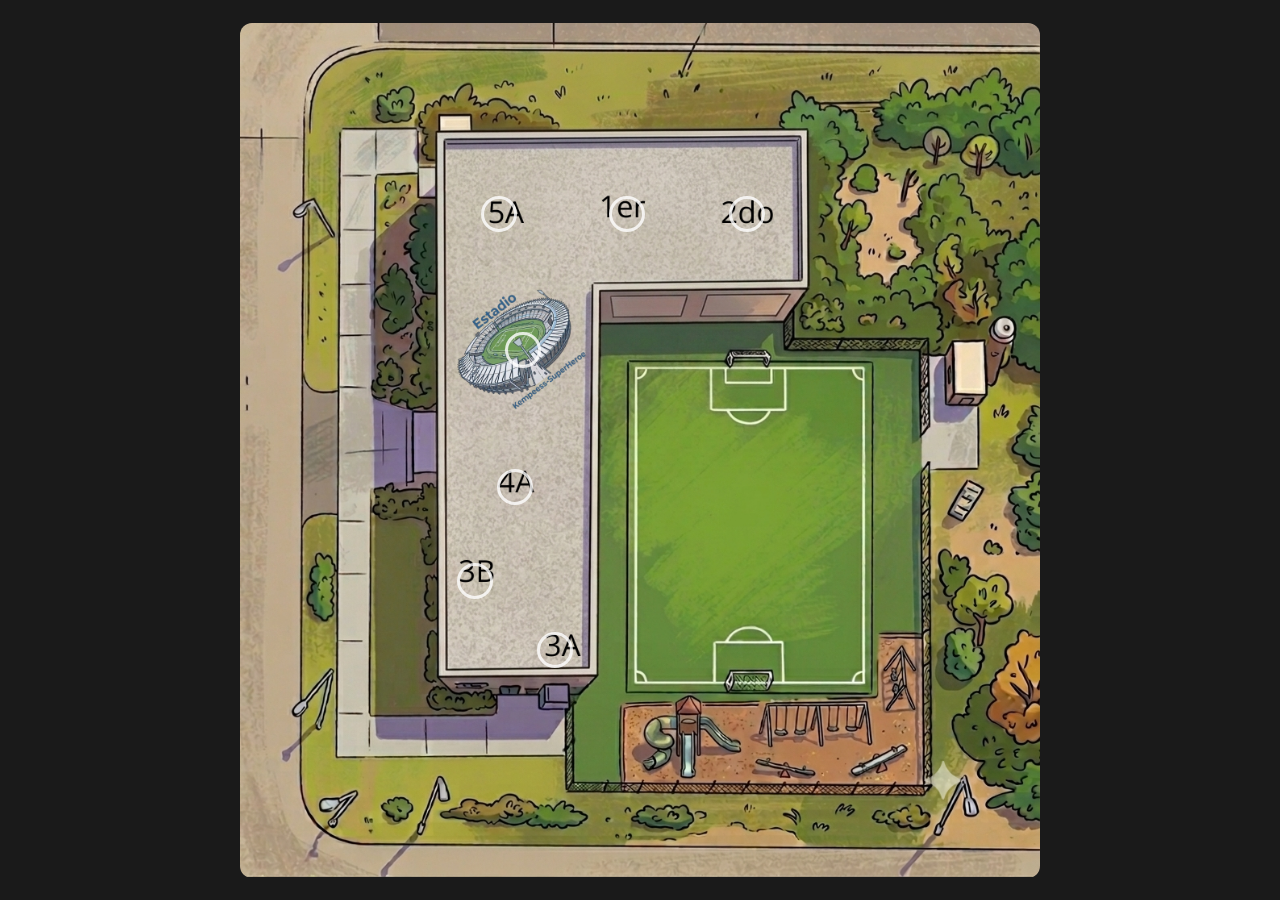
==== index.html @ 2e9b0b17 "iniciando proyecto" ====
<!DOCTYPE html>
<html lang="es">
<head>
    <meta charset="UTF-8">
    <meta name="viewport" content="width=device-width, initial-scale=1.0">
    <title>Plano Interactivo - Hotspots</title>
    <style>
        * { box-sizing: border-box; margin: 0; padding: 0; }

        body, html {
            width: 100%; height: 100%;
            overflow: hidden;
            background-color: #1a1a1a;
            display: flex;
            justify-content: center;
            align-items: center;
        }

        .map-container {
            position: relative;
            display: inline-block;
            max-width: 95vw;
            max-height: 95vh;
        }

        .map-image {
            display: block;
            max-width: 95vw;
            max-height: 95vh;
            object-fit: contain;
            border-radius: 12px;
        }

        /* ESTILO DE LAS ONDAS (Hotspot sin fondo) */
        .hotspot {
            position: absolute;
            width: 30px;
            height: 30px;
            /* Quitamos el fondo y el borde sólido */
            background-color: transparent;
            border: none;
            cursor: pointer;
            transform: translate(-50%, -50%);
            z-index: 5;
        }

        /* Efecto de onda (El círculo animado) */
        .hotspot::after {
            content: '';
            position: absolute;
            top: 0;
            left: 0;
            width: 100%;
            height: 100%;
            border: 3px solid rgba(255, 255, 255, 0.8);
            border-radius: 50%;
            animation: pulse-animation 2s infinite;
        }

        @keyframes pulse-animation {
            0% { transform: scale(0.5); opacity: 1; }
            100% { transform: scale(2); opacity: 0; }
        }

        /* Tooltip */
        .tooltip {
            position: absolute;
            background: rgba(0, 0, 0, 0.8);
            color: #fff;
            padding: 8px 12px;
            border-radius: 6px;
            font-size: 12px;
            pointer-events: none;
            opacity: 0;
            transition: opacity 0.3s ease;
            bottom: 150%;
            left: 50%;
            transform: translateX(-50%);
            white-space: nowrap;
            z-index: 10;
        }

        .hotspot:hover .tooltip { opacity: 1; }
    </style>
</head>
<body>

    <div class="map-container">
        <img src="cole2.png" alt="Plano Interactivo" class="map-image">

        <div class="hotspot" style="top: 38%; left: 35%;">
            <div class="tooltip">
                <strong>Estadio</strong><br>
                Kempeess-SuperHeroe
            </div>
        </div>

        <div class="hotspot" style="top: 22%; left: 32%;">
            <div class="tooltip">
                <strong>Zona 5A</strong><br>
                Información del sector 5A
            </div>
        </div>

        <div class="hotspot" style="top: 22%; left: 48%;">
            <div class="tooltip">
                <strong>1er Piso / Sector</strong><br>
                Detalles del primer sector
            </div>
        </div>

        <div class="hotspot" style="top: 22%; left: 63%;">
            <div class="tooltip">
                <strong>2do Piso / Sector</strong><br>
                Detalles del segundo sector
            </div>
        </div>

        <div class="hotspot" style="top: 54%; left: 34%;">
            <div class="tooltip">
                <strong>Zona 4A</strong><br>
                Información del sector 4A
            </div>
        </div>

        <div class="hotspot" style="top: 65%; left: 29%;">
            <div class="tooltip">
                <strong>Zona 3B</strong><br>
                Información del sector 3B
            </div>
        </div>

        <div class="hotspot" style="top: 73%; left: 39%;">
            <div class="tooltip">
                <strong>Zona 3A</strong><br>
                Información del sector 3A
            </div>
        </div>

    </div>

    <script>
        // CAPTURA DE CLICKS (JavaScript por si necesitas disparar eventos o modales en el futuro)
        document.querySelectorAll('.hotspot').forEach((hotspot) => {
            hotspot.addEventListener('click', (e) => {
                e.stopPropagation();
                // Extrae el texto del título dentro del tooltip para el ejemplo
                const sectorName = hotspot.querySelector('strong').innerText;
                console.log(`Se hizo click en: ${sectorName}`);
                
                // Aquí podrías abrir un modal, reproducir un sonido, redirigir, etc.
            });
        });
    </script>
</body>
</html>
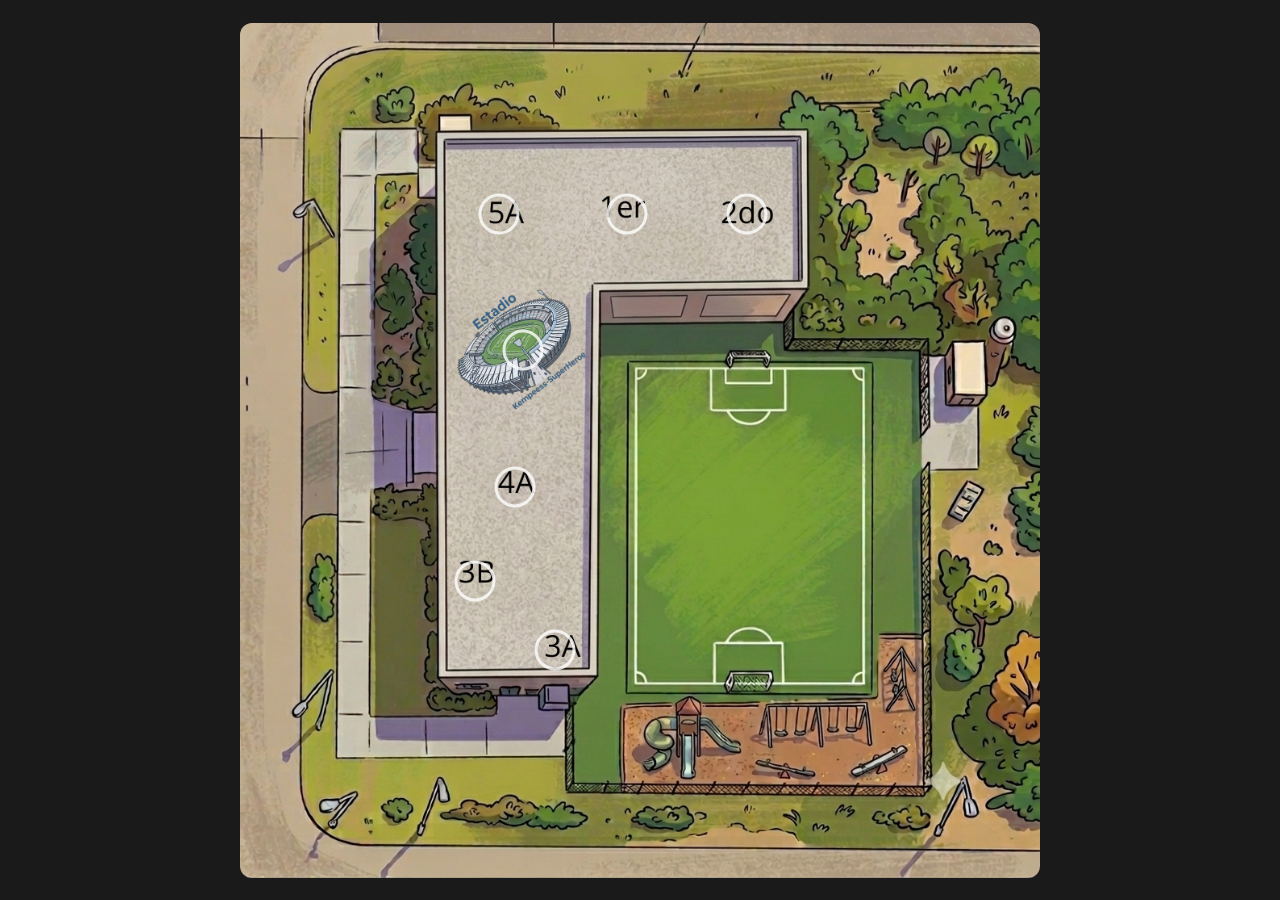
==== commit d9f6eb7b: "ultimo commit" ====
--- a/index.html
+++ b/index.html
@@ -3,153 +3,92 @@
 <head>
     <meta charset="UTF-8">
     <meta name="viewport" content="width=device-width, initial-scale=1.0">
-    <title>Plano Interactivo - Hotspots</title>
+    <title>Plano Interactivo</title>
+    <link rel="stylesheet" href="https://cdnjs.cloudflare.com/ajax/libs/font-awesome/6.5.1/css/all.min.css">
+    
     <style>
         * { box-sizing: border-box; margin: 0; padding: 0; }
+        body { background-color: #1a1a1a; height: 100vh; display: flex; justify-content: center; align-items: center; font-family: sans-serif; overflow: hidden; }
 
-        body, html {
-            width: 100%; height: 100%;
-            overflow: hidden;
-            background-color: #1a1a1a;
-            display: flex;
-            justify-content: center;
-            align-items: center;
+        .map-container { position: relative; display: inline-block; }
+        .map-image { display: block; max-width: 95vw; max-height: 95vh; border-radius: 12px; }
+
+        /* Estilo de las ondas */
+        .hotspot {
+            position: absolute; width: 35px; height: 35px;
+            background-color: transparent; cursor: pointer;
+            transform: translate(-50%, -50%); z-index: 5;
         }
+        .hotspot::after {
+            content: ''; position: absolute; top: 0; left: 0; width: 100%; height: 100%;
+            border: 3px solid rgba(255, 255, 255, 0.8);
+            border-radius: 50%; animation: pulse 2s infinite;
+        }
+        @keyframes pulse { 0% { transform: scale(0.3); opacity: 1; } 100% { transform: scale(2); opacity: 0; } }
 
-        .map-container {
-            position: relative;
-            display: inline-block;
-            max-width: 95vw;
-            max-height: 95vh;
+        /* Estilo del Modal */
+        .modal-overlay {
+            position: fixed; top: 0; left: 0; width: 100%; height: 100%;
+            background: rgba(0,0,0,0.7); display: none;
+            justify-content: center; align-items: center; z-index: 100;
         }
+        .modal-content {
+            background: white; padding: 25px; border-radius: 15px;
+            width: 300px; text-align: center;
+        }
+        input[type="text"] { width: 100%; padding: 10px; margin: 15px 0; border: 1px solid #ccc; border-radius: 5px; }
 
-        .map-image {
-            display: block;
-            max-width: 95vw;
-            max-height: 95vh;
-            object-fit: contain;
-            border-radius: 12px;
-        }
+        /* Estrellas */
+        .stars { display: flex; flex-direction: row-reverse; justify-content: center; gap: 5px; margin-bottom: 20px; }
+        .stars input { display: none; }
+        .stars label { font-size: 25px; color: #ccc; cursor: pointer; }
+        .stars input:checked ~ label, .stars label:hover, .stars label:hover ~ label { color: gold; }
 
-        /* ESTILO DE LAS ONDAS (Hotspot sin fondo) */
-        .hotspot {
-            position: absolute;
-            width: 30px;
-            height: 30px;
-            /* Quitamos el fondo y el borde sólido */
-            background-color: transparent;
-            border: none;
-            cursor: pointer;
-            transform: translate(-50%, -50%);
-            z-index: 5;
-        }
-
-        /* Efecto de onda (El círculo animado) */
-        .hotspot::after {
-            content: '';
-            position: absolute;
-            top: 0;
-            left: 0;
-            width: 100%;
-            height: 100%;
-            border: 3px solid rgba(255, 255, 255, 0.8);
-            border-radius: 50%;
-            animation: pulse-animation 2s infinite;
-        }
-
-        @keyframes pulse-animation {
-            0% { transform: scale(0.5); opacity: 1; }
-            100% { transform: scale(2); opacity: 0; }
-        }
-
-        /* Tooltip */
-        .tooltip {
-            position: absolute;
-            background: rgba(0, 0, 0, 0.8);
-            color: #fff;
-            padding: 8px 12px;
-            border-radius: 6px;
-            font-size: 12px;
-            pointer-events: none;
-            opacity: 0;
-            transition: opacity 0.3s ease;
-            bottom: 150%;
-            left: 50%;
-            transform: translateX(-50%);
-            white-space: nowrap;
-            z-index: 10;
-        }
-
-        .hotspot:hover .tooltip { opacity: 1; }
+        button { width: 100%; padding: 10px; background: #2ecc71; border: none; color: white; border-radius: 5px; cursor: pointer; font-weight: bold; }
     </style>
 </head>
 <body>
 
     <div class="map-container">
-        <img src="cole2.png" alt="Plano Interactivo" class="map-image">
+        <img src="cole2.png" alt="Mapa" class="map-image">
+        
+        <div class="hotspot" id="btn-estadio" style="top: 38%; left: 35%;"></div>
 
-        <div class="hotspot" style="top: 38%; left: 35%;">
-            <div class="tooltip">
-                <strong>Estadio</strong><br>
-                Kempeess-SuperHeroe
+        <div class="hotspot" style="top: 22%; left: 32%;"></div>
+        <div class="hotspot" style="top: 22%; left: 48%;"></div>
+        <div class="hotspot" style="top: 22%; left: 63%;"></div>
+        <div class="hotspot" style="top: 54%; left: 34%;"></div>
+        <div class="hotspot" style="top: 65%; left: 29%;"></div>
+        <div class="hotspot" style="top: 73%; left: 39%;"></div>
+    </div>
+
+    <div class="modal-overlay" id="modal">
+        <div class="modal-content">
+            <h3>¿Cómo se llama la sala?</h3>
+            <input type="text" placeholder="Escribe el nombre...">
+            <div class="stars">
+                <input type="radio" id="s5" name="rate"><label for="s5"><i class="fas fa-star"></i></label>
+                <input type="radio" id="s4" name="rate"><label for="s4"><i class="fas fa-star"></i></label>
+                <input type="radio" id="s3" name="rate"><label for="s3"><i class="fas fa-star"></i></label>
+                <input type="radio" id="s2" name="rate"><label for="s2"><i class="fas fa-star"></i></label>
+                <input type="radio" id="s1" name="rate"><label for="s1"><i class="fas fa-star"></i></label>
             </div>
+            <button id="btn-enviar">ENVIAR</button>
         </div>
-
-        <div class="hotspot" style="top: 22%; left: 32%;">
-            <div class="tooltip">
-                <strong>Zona 5A</strong><br>
-                Información del sector 5A
-            </div>
-        </div>
-
-        <div class="hotspot" style="top: 22%; left: 48%;">
-            <div class="tooltip">
-                <strong>1er Piso / Sector</strong><br>
-                Detalles del primer sector
-            </div>
-        </div>
-
-        <div class="hotspot" style="top: 22%; left: 63%;">
-            <div class="tooltip">
-                <strong>2do Piso / Sector</strong><br>
-                Detalles del segundo sector
-            </div>
-        </div>
-
-        <div class="hotspot" style="top: 54%; left: 34%;">
-            <div class="tooltip">
-                <strong>Zona 4A</strong><br>
-                Información del sector 4A
-            </div>
-        </div>
-
-        <div class="hotspot" style="top: 65%; left: 29%;">
-            <div class="tooltip">
-                <strong>Zona 3B</strong><br>
-                Información del sector 3B
-            </div>
-        </div>
-
-        <div class="hotspot" style="top: 73%; left: 39%;">
-            <div class="tooltip">
-                <strong>Zona 3A</strong><br>
-                Información del sector 3A
-            </div>
-        </div>
-
     </div>
 
     <script>
-        // CAPTURA DE CLICKS (JavaScript por si necesitas disparar eventos o modales en el futuro)
-        document.querySelectorAll('.hotspot').forEach((hotspot) => {
-            hotspot.addEventListener('click', (e) => {
-                e.stopPropagation();
-                // Extrae el texto del título dentro del tooltip para el ejemplo
-                const sectorName = hotspot.querySelector('strong').innerText;
-                console.log(`Se hizo click en: ${sectorName}`);
-                
-                // Aquí podrías abrir un modal, reproducir un sonido, redirigir, etc.
-            });
+        const modal = document.getElementById('modal');
+        const btnEstadio = document.getElementById('btn-estadio');
+        const btnEnviar = document.getElementById('btn-enviar');
+
+        // Abrir
+        btnEstadio.addEventListener('click', () => modal.style.display = 'flex');
+
+        // Cerrar
+        btnEnviar.addEventListener('click', () => {
+            modal.style.display = 'none';
+            alert("¡Enviado con éxito!");
         });
     </script>
 </body>
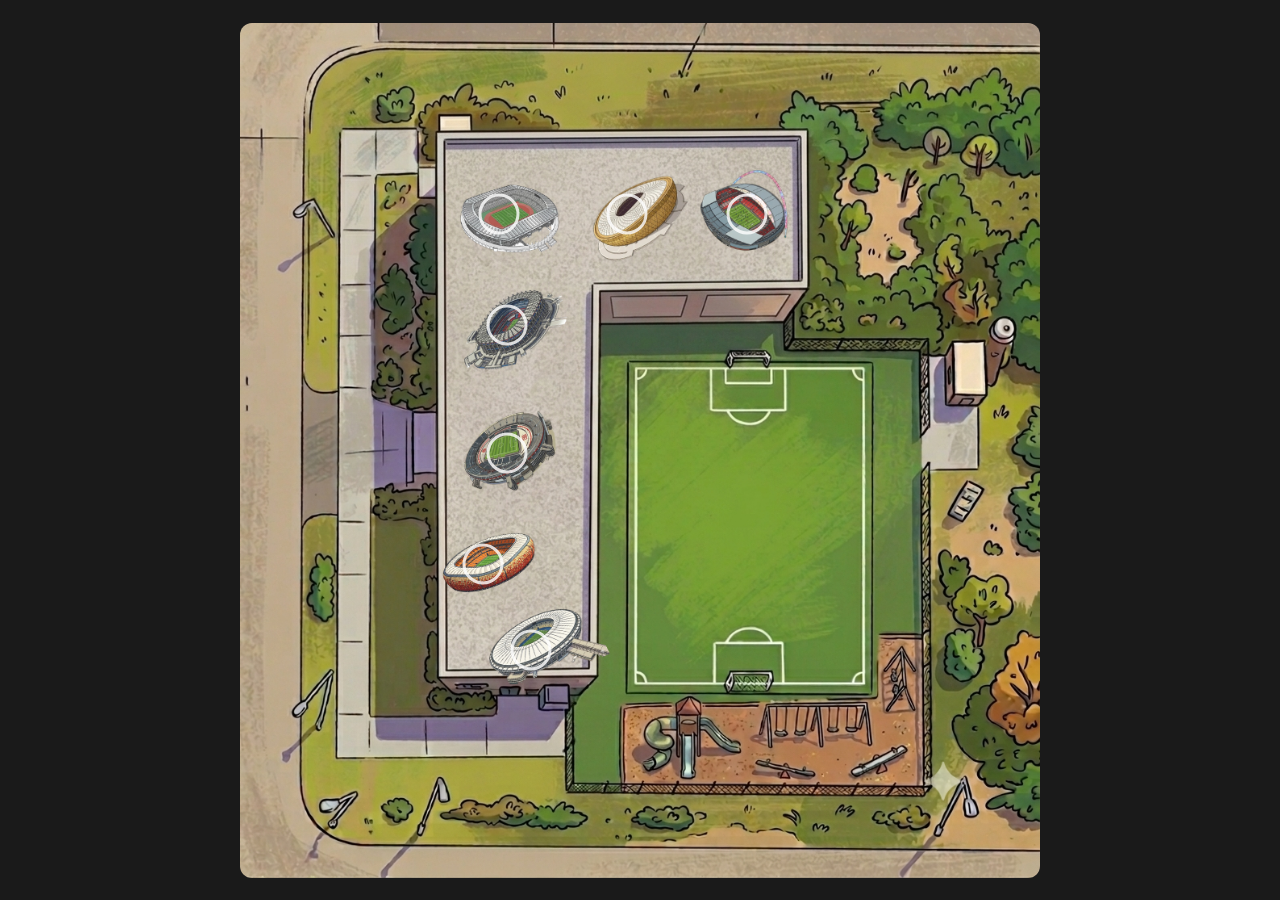
==== commit e037ace3: "cambios" ====
--- a/index.html
+++ b/index.html
@@ -5,91 +5,38 @@
     <meta name="viewport" content="width=device-width, initial-scale=1.0">
     <title>Plano Interactivo</title>
     <link rel="stylesheet" href="https://cdnjs.cloudflare.com/ajax/libs/font-awesome/6.5.1/css/all.min.css">
-    
-    <style>
-        * { box-sizing: border-box; margin: 0; padding: 0; }
-        body { background-color: #1a1a1a; height: 100vh; display: flex; justify-content: center; align-items: center; font-family: sans-serif; overflow: hidden; }
-
-        .map-container { position: relative; display: inline-block; }
-        .map-image { display: block; max-width: 95vw; max-height: 95vh; border-radius: 12px; }
-
-        /* Estilo de las ondas */
-        .hotspot {
-            position: absolute; width: 35px; height: 35px;
-            background-color: transparent; cursor: pointer;
-            transform: translate(-50%, -50%); z-index: 5;
-        }
-        .hotspot::after {
-            content: ''; position: absolute; top: 0; left: 0; width: 100%; height: 100%;
-            border: 3px solid rgba(255, 255, 255, 0.8);
-            border-radius: 50%; animation: pulse 2s infinite;
-        }
-        @keyframes pulse { 0% { transform: scale(0.3); opacity: 1; } 100% { transform: scale(2); opacity: 0; } }
-
-        /* Estilo del Modal */
-        .modal-overlay {
-            position: fixed; top: 0; left: 0; width: 100%; height: 100%;
-            background: rgba(0,0,0,0.7); display: none;
-            justify-content: center; align-items: center; z-index: 100;
-        }
-        .modal-content {
-            background: white; padding: 25px; border-radius: 15px;
-            width: 300px; text-align: center;
-        }
-        input[type="text"] { width: 100%; padding: 10px; margin: 15px 0; border: 1px solid #ccc; border-radius: 5px; }
-
-        /* Estrellas */
-        .stars { display: flex; flex-direction: row-reverse; justify-content: center; gap: 5px; margin-bottom: 20px; }
-        .stars input { display: none; }
-        .stars label { font-size: 25px; color: #ccc; cursor: pointer; }
-        .stars input:checked ~ label, .stars label:hover, .stars label:hover ~ label { color: gold; }
-
-        button { width: 100%; padding: 10px; background: #2ecc71; border: none; color: white; border-radius: 5px; cursor: pointer; font-weight: bold; }
-    </style>
+    <link rel="stylesheet" href="style.css">
 </head>
 <body>
 
-    <div class="map-container">
+   <div class="map-container">
         <img src="cole2.png" alt="Mapa" class="map-image">
         
-        <div class="hotspot" id="btn-estadio" style="top: 38%; left: 35%;"></div>
-
-        <div class="hotspot" style="top: 22%; left: 32%;"></div>
-        <div class="hotspot" style="top: 22%; left: 48%;"></div>
-        <div class="hotspot" style="top: 22%; left: 63%;"></div>
-        <div class="hotspot" style="top: 54%; left: 34%;"></div>
-        <div class="hotspot" style="top: 65%; left: 29%;"></div>
-        <div class="hotspot" style="top: 73%; left: 39%;"></div>
+        
+        <div class="hotspot" id="btn-5A" style="top: 22%; left: 32%;" data-name="Yokohama del Espacio"></div>
+        <div class="hotspot" id="btn-1er" style="top: 22%; left: 48%;" data-name="Lusail de Ciudad Robot"></div>
+        <div class="hotspot" id="btn-2do" style="top: 22%; left: 63%;" data-name="Wembley de las Olimpiadas"></div>
+        <div class="hotspot" id="btn-4A" style="top: 50%; left: 33%;" data-name="Monumental de los Dinosaurios"></div>
+        <div class="hotspot" id="btn-4B" style="top: 35%; left: 33%;" data-name="Azteca de los Superhéroes"></div>
+        <div class="hotspot" id="btn-3A" style="top: 63%; left: 30%;" data-name="Maracaná del Fondo del Mar"></div>
+        <div class="hotspot" id="btn-3B" style="top: 73%; left: 36%;" data-name="Soccer City de la Selva"></div>
     </div>
 
     <div class="modal-overlay" id="modal">
         <div class="modal-content">
-            <h3>¿Cómo se llama la sala?</h3>
-            <input type="text" placeholder="Escribe el nombre...">
+            <h3 id="modal-title" ">¿Cómo se llama la sala?</h3>
+            <hr style="margin-bottom: 10px;"> 
             <div class="stars">
-                <input type="radio" id="s5" name="rate"><label for="s5"><i class="fas fa-star"></i></label>
-                <input type="radio" id="s4" name="rate"><label for="s4"><i class="fas fa-star"></i></label>
-                <input type="radio" id="s3" name="rate"><label for="s3"><i class="fas fa-star"></i></label>
-                <input type="radio" id="s2" name="rate"><label for="s2"><i class="fas fa-star"></i></label>
-                <input type="radio" id="s1" name="rate"><label for="s1"><i class="fas fa-star"></i></label>
+                <input type="radio" id="s5" name="rate" value="5"><label for="s5"><i class="fas fa-star"></i></label>
+                <input type="radio" id="s4" name="rate" value="4"><label for="s4"><i class="fas fa-star"></i></label>
+                <input type="radio" id="s3" name="rate" value="3"><label for="s3"><i class="fas fa-star"></i></label>
+                <input type="radio" id="s2" name="rate" value="2"><label for="s2"><i class="fas fa-star"></i></label>
+                <input type="radio" id="s1" name="rate" value="1"><label for="s1"><i class="fas fa-star"></i></label>
             </div>
             <button id="btn-enviar">ENVIAR</button>
         </div>
     </div>
 
-    <script>
-        const modal = document.getElementById('modal');
-        const btnEstadio = document.getElementById('btn-estadio');
-        const btnEnviar = document.getElementById('btn-enviar');
-
-        // Abrir
-        btnEstadio.addEventListener('click', () => modal.style.display = 'flex');
-
-        // Cerrar
-        btnEnviar.addEventListener('click', () => {
-            modal.style.display = 'none';
-            alert("¡Enviado con éxito!");
-        });
-    </script>
+    <script src="script.js"></script>
 </body>
 </html>
--- a/style.css
+++ b/style.css
@@ -0,0 +1,48 @@
+
+* { box-sizing: border-box; margin: 0; padding: 0; }
+body { background-color: #1a1a1a; height: 100vh; display: flex; justify-content: center; align-items: center; font-family: sans-serif; overflow: hidden; }
+
+    .map-container { position: relative; display: inline-block; }
+    .map-image { display: block; max-width: 95vw; max-height: 95vh; border-radius: 12px; }
+
+    /* Estilo de las ondas */
+.hotspot {
+    position: absolute; width: 35px; height: 35px;
+    background-color: transparent; cursor: pointer;
+    transform: translate(-50%, -50%); z-index: 5;
+    }
+    .hotspot::after {
+        content: ''; position: absolute; top: 0; left: 0; width: 100%; height: 100%;
+        border: 3px solid rgba(255, 255, 255, 0.8);
+        border-radius: 50%; animation: pulse 2s infinite;
+    }
+
+    .hotspot.visto {
+        pointer-events: none; /* Desactiva los clics */
+        opacity: 0.3;         /* Opcional: lo hace más transparente */
+    }
+
+    .hotspot.visto::after {
+        display: none;        /* Elimina la animación de las ondas */
+    }
+    @keyframes pulse { 0% { transform: scale(0.3); opacity: 1; } 100% { transform: scale(2); opacity: 0; } }
+
+    /* Estilo del Modal */
+    .modal-overlay {
+        position: fixed; top: 0; left: 0; width: 100%; height: 100%;
+        background: rgba(0,0,0,0.7); display: none;
+        justify-content: center; align-items: center; z-index: 100;
+    }
+    .modal-content {
+        background: white; padding: 25px; border-radius: 15px;
+        width: 300px; text-align: center;
+    }
+    input[type="text"] { width: 100%; padding: 10px; margin: 15px 0; border: 1px solid #ccc; border-radius: 5px; }
+
+    /* Estrellas */
+    .stars { display: flex; flex-direction: row-reverse; justify-content: center; gap: 5px; margin-bottom: 20px; }
+    .stars input { display: none; }
+    .stars label { font-size: 25px; color: #ccc; cursor: pointer; }
+    .stars input:checked ~ label, .stars label:hover, .stars label:hover ~ label { color: gold; }
+
+    button { width: 100%; padding: 10px; background: #2ecc71; border: none; color: white; border-radius: 5px; cursor: pointer; font-weight: bold; }
